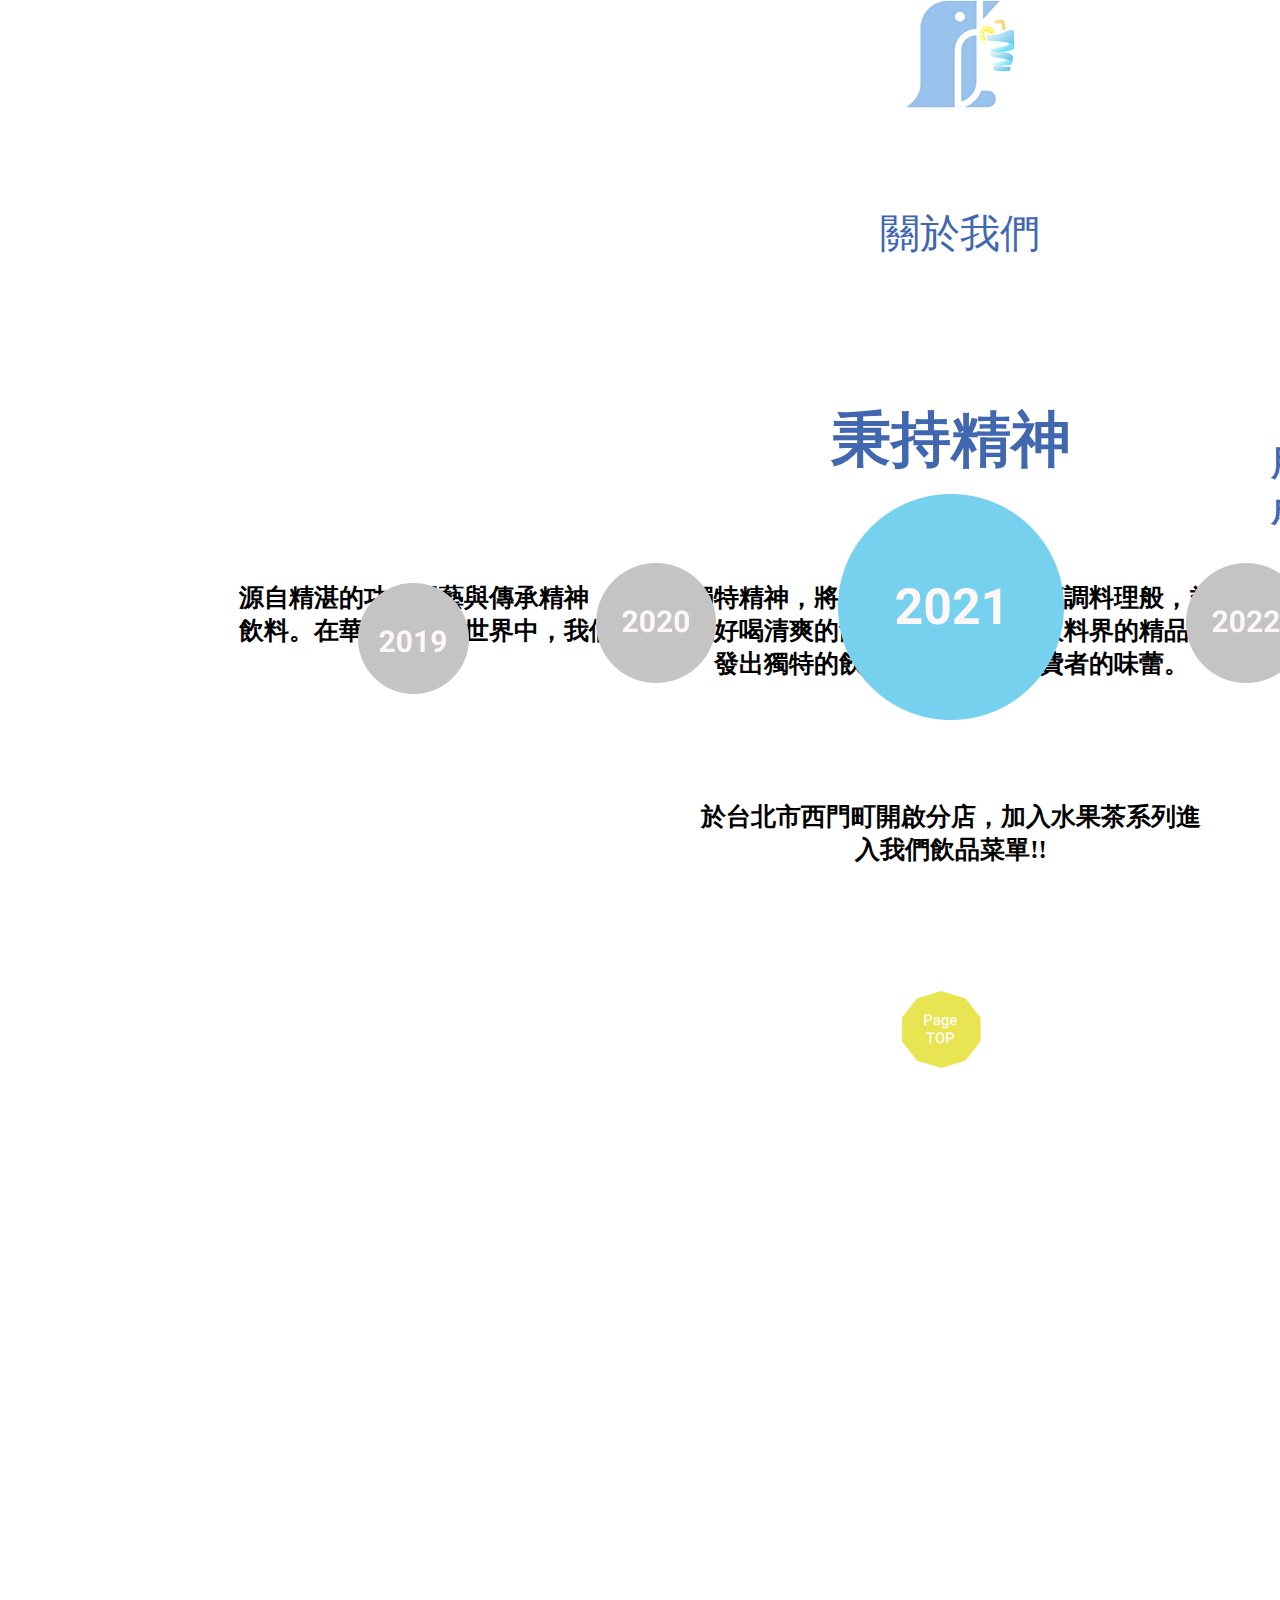
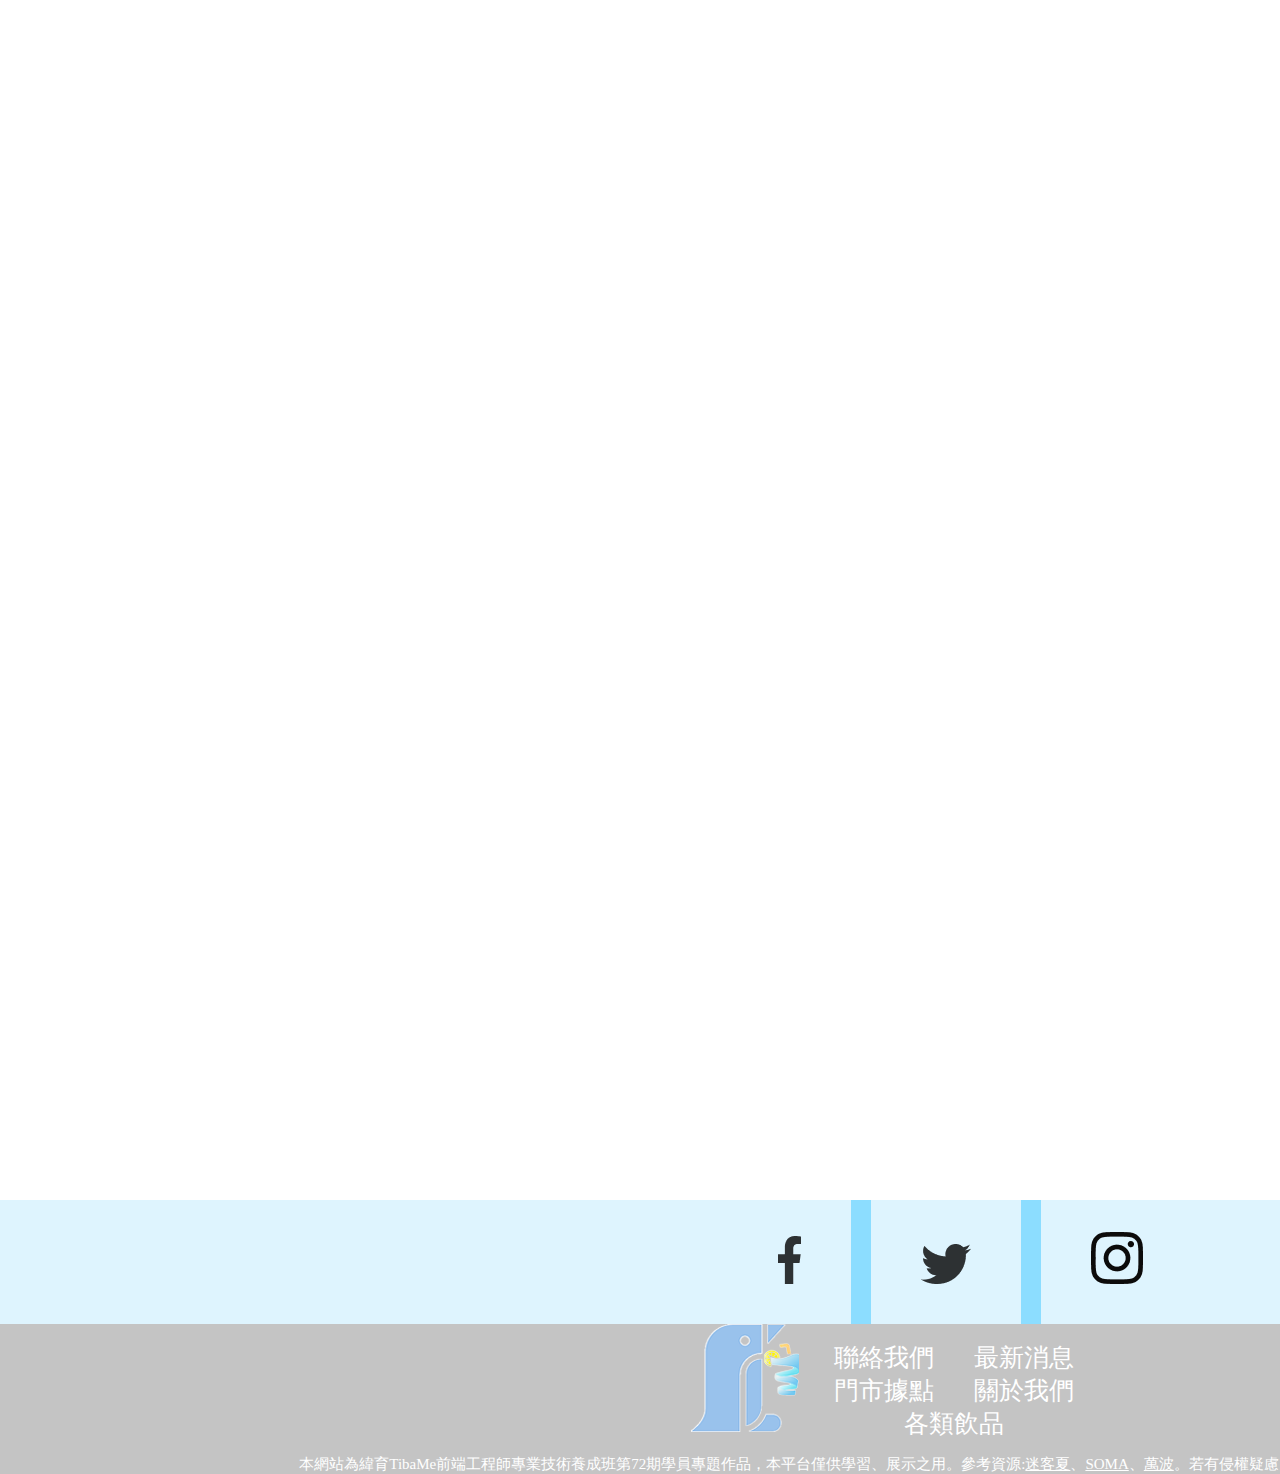
==== aboutus.html @ c200993b "新增" ====
<!DOCTYPE html>
<html lang="zh-Hant" dir="ltr">
  <head>
    <meta charset="utf-8">
    <title></title>
    <link rel="stylesheet" href="./css/header.css">
    <link rel="stylesheet" href="./css/footer.css">
    <link rel="stylesheet" href="./css/asidebackground.css">
    <link rel="stylesheet" href="./css/aboutus.css">
  </head>
  <body>
    <header class="header">
      <div class="logo">
        <a href="./index.html" class="logo_img">
          <img class="logo_img" src=".\image\LOGO108.png" alt="">
        </a>
      </div>
      <nav class="nav">
        <ul class="link_list">
          <li><a href="./aboutus.html" class="aboutus">關於我們</a></li>
          <li><a href="./contact.html" class="drinks">各類飲品</a></li>
          <li><a href="./allnews.html" class="news">最新消息</a></li>
          <li><a href="./location.html" class="location">門市據點 </a></li>
          <li><a href="./contact.html" class="contact">聯絡我們</a></li>
        </ul>
      </nav>
      <p class="title">關於我們</p>
    </header>
    <aside class="left_background">
      <div class="left_background"></div>
    </aside>
    <main class="main">

      <img class="shake" src="file:///C:/Users/User/Desktop/TDF104%20WORK/image/background/aboutus2.png" alt="">

      <div class="story">
        <p class="story1">秉持精神</p>
        <p class="story11">源自精湛的功廚工藝與傳承精神，秉持著獨特精神，將製作手搖飲料如同烹調料理般，並傳承手搖精神，以工藝的態度搖出每一杯飲料。在華美的飲料世界中，我們堅持呈現好喝清爽的飲品，自詡為手搖飲料界的精品，不隨波逐流，以創新有趣和文化底蘊，開發出獨特的飲料配方，顛覆消費者的味蕾。</p>
      </div>
      <div class="milk">
      <img class="milk" src="file:///C:/Users/User/Desktop/TDF104%20WORK/image/background/milk.png" alt="">
      </div>

      <div class="aboutuspic2">
        <p>用最好的原料製作最完美的成品獻給您。</p>
        <img class="aboutuspic2" src="file:///C:/Users/User/Desktop/TDF104%20WORK/image/background/aboutuspic2.png" alt="">
      </div>

      <div class="year">
        <div class="year1">
          <img class="2019" src=".\image\background\2019.png" alt="">
        </div>
        <div class="year2">
          <img class="2020" src=".\image\background\2020.png" alt="">
        </div>
        <div class="year3">
          <img class="2021" src=".\image\background\2021.png" alt="">
        </div>
        <div class="year4">
          <img class="2022" src=".\image\background\2022.png" alt="">
        </div>
        <div class="year5">
          <img class="2023" src=".\image\background\2023.png" alt="">
        </div>
      </div>

      <div class="history">
        <p>於台北市西門町開啟分店，加入水果茶系列進入我們飲品菜單!!</p>
      </div>

      <div class="pagetop">
        <a href="#"><img class="pagetop" src=".\image\background\Pagetop.png" alt=""></a>
      </div>

    </main>


    <aside class="right_background">
    </aside>

    <footer>
      <div class="icon">
        <a class="fb" href="#"><img class="fb" src=".\image\icon\fb.png" alt=""></a>
        <img class="block" src=".\image\icon\block.png" alt="">
        <a class="twitter" href="#"><img class="twitter" src=".\image\icon\twitter.png" alt=""></a>
        <img class="block" src=".\image\icon\block.png" alt="">
        <a class="ig" href="#"><img class="ig" src=".\image\icon\ig.png" alt=""></a>
      </div>

      <div class="lastblock">
        <div class="logolast">
        <img class="logo_img" src=".\image\LOGO108.png" alt="">
        </div>

        <div class="last">
          <a href="./contact.html"><p>聯絡我們</p></a>
          <a href="./allnews.html"><p>最新消息</p></a>
          <a href="./location.html"><p>門市據點</p></a>
          <a href="./aboutus.html"><p>關於我們</p></a>
          <a href="./drinks.html"><p>各類飲品</p></a>
        </div>



        <div class="tibame">
          <p>本網站為緯育TibaMe前端工程師專業技術養成班第72期學員專題作品，本平台僅供學習、展示之用。參考資源:<a href="https://www.milkshoptea.com/index.php">迷客夏</a>、<a href="https://soma-drinks.com/">SOMA</a>、<a href="https://wanpotea.com/">萬波</a>。若有侵權疑慮，您可以私訊<a href="https://www.facebook.com/TibaMe/">[緯育TibaMe]</a>，後續會由專人協助處理</p>
        </div>
      </div>
    </footer>
  </body>
</html>
---- css/header.css ----
body{
  width: 1920px;
}
header.header{
  margin: 0 auto;
  height: 900px;
  display: block;
  /* border: 1px solid blue; */
}
header.header>div.logo>a.logo_img{
  display: block;
  width: 108px;
  margin: 0 auto;
}

header.header>div.logo>a>img.logo_img{
  /* border: 1px solid red; */
  padding: 0px;
  margin: 0 auto;
  display: inline-block;
}
div.banner{
  background-image:
}

nav.nav{
  display: flex;
}
nav.nav>ul{
  /* border: 1px solid blue; */
  list-style: none;
  padding: 0;
  margin: 25px auto 0 auto;
  justify-content: space-evenly;

}
nav.nav>ul li{
  display: inline-block;
  margin: 0px auto;
  /* border: 1px solid green; */
  justify-content: space-evenly;
}
nav.nav>ul.link_list>li>a.aboutus{
  /* border : 1px solid purple; */
  font-size: 25px;
  margin: 0 20px;
  color : white;
  text-decoration: none;
}
nav.nav>ul.link_list>li>a.aboutus:hover{
  background-image:url(file:///C:/Users/User/Desktop/TDF104%20WORK/image/icon/green.png);
  background-size: cover;
  color: #0E81D3;
  font-weight: bolder;
}
nav.nav>ul.link_list>li>a.drinks{
  font-size: 25px;
  margin: 0 20px;
  color : white;
  text-decoration: none;
}
nav.nav>ul.link_list>li>a.drinks:hover{
  background-image:url(file:///C:/Users/User/Desktop/TDF104%20WORK/image/icon/green.png);
  background-size: cover;
  color: #0E81D3;
  font-weight: bolder;
}
nav.nav>ul.link_list>li>a.news{
  font-size: 25px;
  margin: 0 20px;
  color : white;
  text-decoration: none;
}
nav.nav>ul.link_list>li>a.news:hover{
  background-image:url(file:///C:/Users/User/Desktop/TDF104%20WORK/image/icon/green.png);
  background-size: cover;
  color: #0E81D3;
  font-weight: bolder;
}
nav.nav>ul.link_list>li>a.location{
  font-size: 25px;
  margin: 0 20px;
  color : white;
  text-decoration: none;
}
nav.nav>ul.link_list>li>a.location:hover{
  background-image:url(file:///C:/Users/User/Desktop/TDF104%20WORK/image/icon/green.png);
  background-size: cover;
  color: #0E81D3;
  font-weight: bolder;
}
nav.nav>ul.link_list>li>a.contact{
  font-size: 25px;
  margin: 0 20px;
  color : white;
  text-decoration: none;
}
nav.nav>ul.link_list>li>a.contact:hover{
  background-image:url(file:///C:/Users/User/Desktop/TDF104%20WORK/image/icon/green.png);
  background-size: cover;
  color: #0E81D3;
  font-weight: bolder;
}
header.header{
  background-image: url("file:///C:/Users/User/Desktop/TDF104%20WORK/image/background.png");
  /* border: 1px solid purple; */
  background-size: cover;
}
---- css/footer.css ----
footer div.icon{
  border: 1px green;
  text-align: center;
  background-color: #DEF4FE;

}

footer div.icon img.fb{
  margin: 0 50px;
  margin-bottom: 40px;
  position: relative;
  /* left:30px; */
}
footer div.icon img.twitter{
  margin: 0 50px;
  margin-bottom: 40px;
  position: relative;
  /* left:30px; */
}
footer div.icon img.ig{
  margin: 0 50px;
  margin-bottom: 40px;
  position: relative;
  /* left:30px; */
}
footer div.icon img.block{
  position: relative;
  /* left:30px; */
}
footer div.lastblock{
  height: 150px;
  background-color: #C4C4C4;
  text-align: center;
}
footer div.last{
  display: inline-block;
  width: 350px;
  margin-left: 0px;
  position: relative;
  right:100px;
}
footer div.last a p{
  display: inline-block;
  font-size: 25px;
  color: white;
  margin: 0 20px;
}
footer div.tibame p,div.tibame p a{
  text-align: center;
  font-size: 15px;
  color: white;
}
footer div.logolast img.logo_img{
  display: inline-block;
  width: 108px;
}
footer div.logolast{
  text-align: center;
  display: inline-block;
  width: 108px;
  margin-right: 80px;

}
---- css/asidebackground.css ----
aside.left_background{
  width:231px;
  height: 2550px;
  /* border: 1px solid red; */
  display: inline-block;
  margin: 0;
  background-image: url("file:///C:/Users/User/Desktop/TDF104%20WORK/image/background/left.png");
  background-repeat: no-repeat;
  background-size: cover;
}

aside.right_background{
  width:231px;
  height: 2550px;
  /* border: 1px solid red; */
  display: inline-block;
  margin: 0;
  background-image: url("file:///C:/Users/User/Desktop/TDF104%20WORK/image/background/right.png");
  background-repeat: no-repeat;
  background-size: cover;
}
---- css/aboutus.css ----
@import "./header.css";
@import "./asidebackground.css";
@import "./footer.css";
*{
  box-sizing: border-box;
}
body{
  margin: 0;
}
*{
  font-size: 0;
}
main.main{
  display: inline-block;
  /* border : 1px solid blue; */
  width: 1440px;
  height: 2500px;
  vertical-align: top;
  margin: 0;
}
aside.right_background,aside.left_background{
  height: 2500px;
}
header.header{
  height: 300px;
  background-image: url(file:///C:/Users/User/Desktop/TDF104%20WORK/image/background/soma.jpg);
}
header.header p.title{
  font-size: 40px;
  color: #4167B1;
  text-align: center;
}
main.main img.shake{
position: relative;
right: 50px;
height: 600px;
}

main.main div.story p{
  font-size: 25px;
  text-align: center;
  font-weight: bolder;
  margin-top: 100px;
}
main.main div.story p.story1{
  font-size: 60px;
  color :#4167B1;
  text-align: center;
}
main.main div.milk{
  text-align: right;
  position: relative;
  bottom: 480px;
  left: 100px;
  opacity: 0.5;
}
main.main div.aboutuspic2{
  margin: 0;
  position: relative;
  bottom: 500px;
  left:100px;
  text-align: right;
}
main.main div.aboutuspic2 img.aboutuspic2{
  height: 600px;
}
main.main div.aboutuspic2{
  display: block;
}
main.main div.aboutuspic2 p{
  font-size: 35px;
  display: inline-block;
  font-weight: bolder;
  color: #4167B1;
  vertical-align: top;
  position: relative;
  top:200px;
  text-align: left;
  right: 50px;
  /* border: 1px solid red; */
  width: 450px;
}
main.main div.year{
  /* border: 1px solid red; */
  margin: 0;
  display: flex;
  justify-content: space-evenly;
  align-items: center;
  position: relative;
  bottom:350px;
  background-image: url(file:///C:/Users/User/Desktop/TDF104%20WORK/image/background/Line.png);
  background-repeat: no-repeat;
  background-position:center;
}
main.main div.year div.year1,div.year5{
  /* border: 1px solid red; */
  position: relative;
  top: 10px;
}
main.main div.year div.year2,div.year4{
  /* border: 1px solid red; */
  position: relative;
  bottom: 10px;
}
main.main div.year div.year3{
  /* border: 1px solid red; */
  position: relative;
  bottom: 25px;
}
main.main div.history{
  /* border: 1px solid red; */
  position: relative;
  text-align: center;
  bottom:320px;

}
main.main div.history p{
  /* border: 1px solid red; */
  font-size: 25px;
  width:500px;
  text-align: center;
  display: inline-block;
  font-weight: bolder;
}
main.main div.pagetop {
  text-align: center;
  /* border: 1px solid red; */
  position: relative;
  right: 10px;
  bottom: 220px;
}
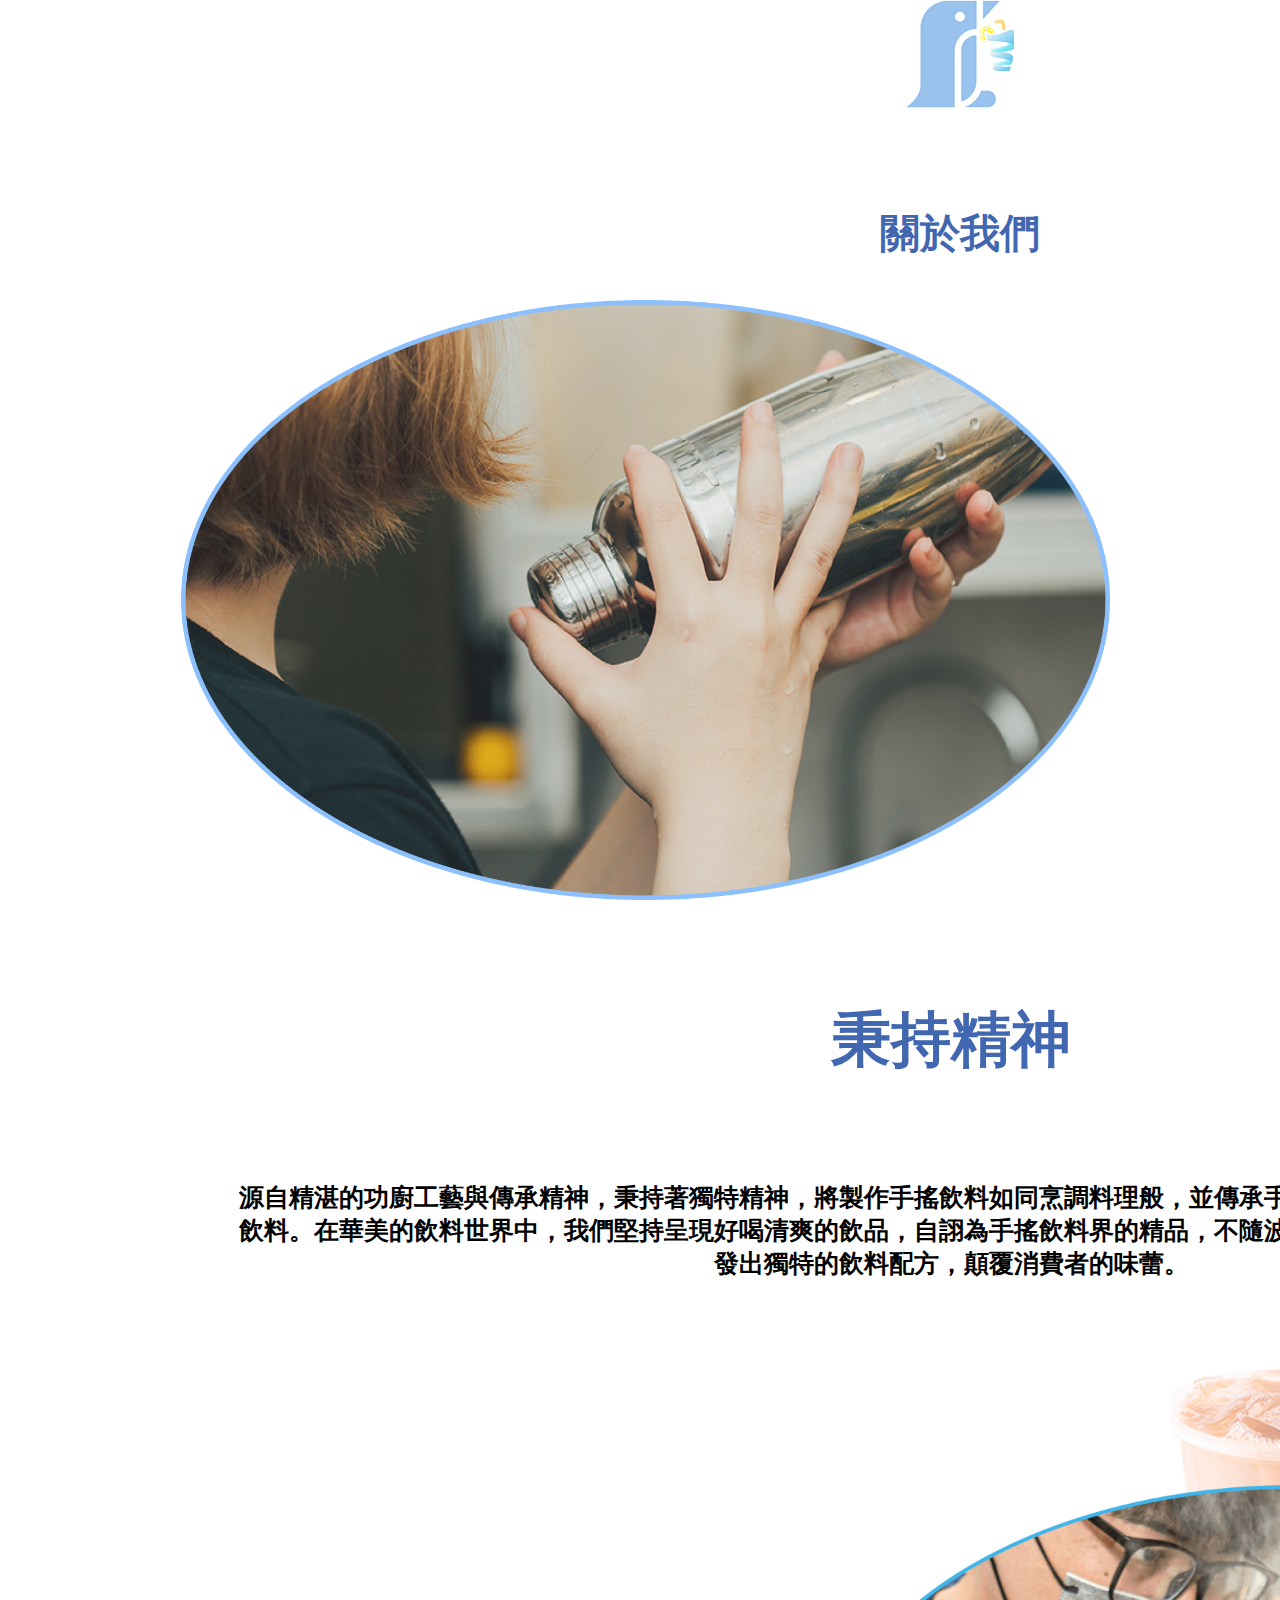
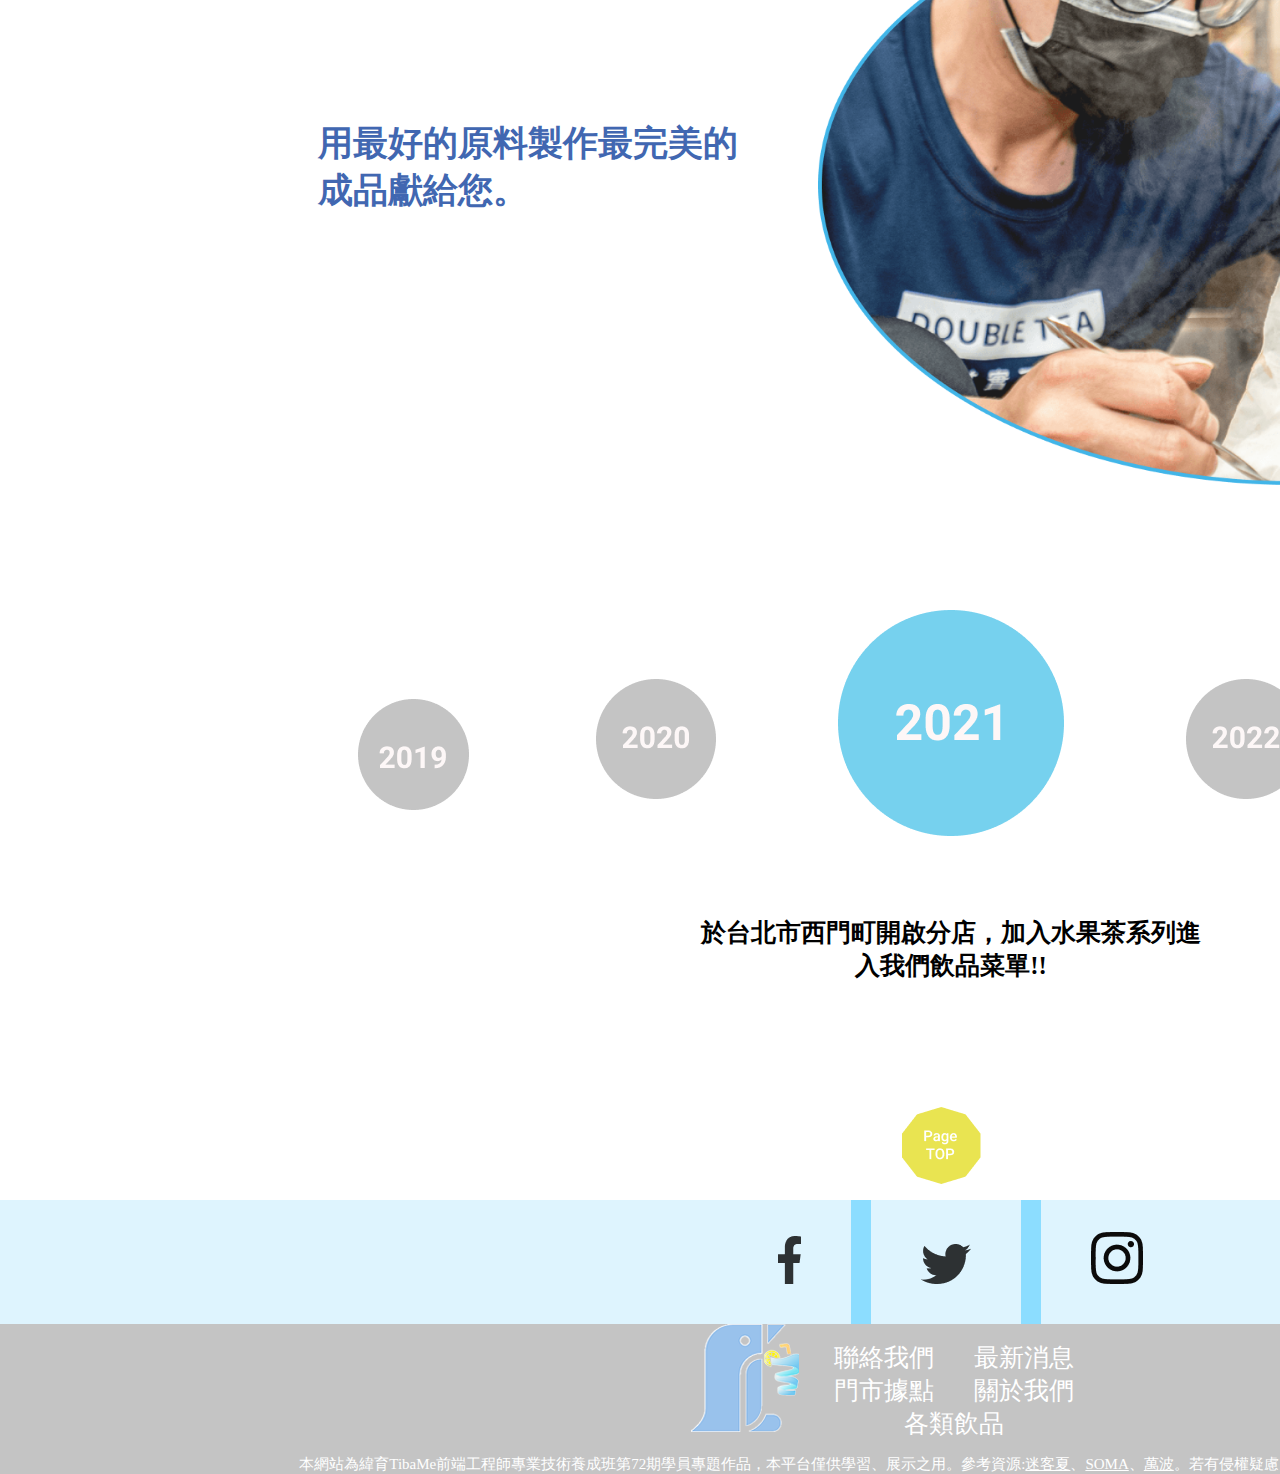
==== commit 830dfec6: "CSS調整" ====
--- a/aboutus.html
+++ b/aboutus.html
@@ -31,19 +31,19 @@
     </aside>
     <main class="main">
 
-      <img class="shake" src="file:///C:/Users/User/Desktop/TDF104%20WORK/image/background/aboutus2.png" alt="">
+      <img class="shake" src=".\image\background\aboutus2.png" alt="">
 
       <div class="story">
         <p class="story1">秉持精神</p>
         <p class="story11">源自精湛的功廚工藝與傳承精神，秉持著獨特精神，將製作手搖飲料如同烹調料理般，並傳承手搖精神，以工藝的態度搖出每一杯飲料。在華美的飲料世界中，我們堅持呈現好喝清爽的飲品，自詡為手搖飲料界的精品，不隨波逐流，以創新有趣和文化底蘊，開發出獨特的飲料配方，顛覆消費者的味蕾。</p>
       </div>
       <div class="milk">
-      <img class="milk" src="file:///C:/Users/User/Desktop/TDF104%20WORK/image/background/milk.png" alt="">
+      <img class="milk" src=".\image\background\milk.png" alt="">
       </div>
 
       <div class="aboutuspic2">
         <p>用最好的原料製作最完美的成品獻給您。</p>
-        <img class="aboutuspic2" src="file:///C:/Users/User/Desktop/TDF104%20WORK/image/background/aboutuspic2.png" alt="">
+        <img class="aboutuspic2" src=".\image\background\aboutuspic2.png" alt="">
       </div>
 
       <div class="year">
--- a/css/header.css
+++ b/css/header.css
@@ -19,8 +19,10 @@
   margin: 0 auto;
   display: inline-block;
 }
-div.banner{
-  background-image:
+header.header{
+  height: 900px;
+  width: 1920px;
+  /* border: 1px solid red; */
 }
 
 nav.nav{
@@ -39,6 +41,7 @@
   margin: 0px auto;
   /* border: 1px solid green; */
   justify-content: space-evenly;
+  font-weight: bolder;
 }
 nav.nav>ul.link_list>li>a.aboutus{
   /* border : 1px solid purple; */
@@ -48,9 +51,9 @@
   text-decoration: none;
 }
 nav.nav>ul.link_list>li>a.aboutus:hover{
-  background-image:url(file:///C:/Users/User/Desktop/TDF104%20WORK/image/icon/green.png);
+  background-image:url("file:///D:/TDF104-WORK/image/icon/green.png");
   background-size: cover;
-  color: #0E81D3;
+  /* color: #0E81D3; */
   font-weight: bolder;
 }
 nav.nav>ul.link_list>li>a.drinks{
@@ -60,9 +63,9 @@
   text-decoration: none;
 }
 nav.nav>ul.link_list>li>a.drinks:hover{
-  background-image:url(file:///C:/Users/User/Desktop/TDF104%20WORK/image/icon/green.png);
+  background-image:url("file:///D:/TDF104-WORK/image/icon/green.png");
   background-size: cover;
-  color: #0E81D3;
+  /* color: #0E81D3; */
   font-weight: bolder;
 }
 nav.nav>ul.link_list>li>a.news{
@@ -72,9 +75,9 @@
   text-decoration: none;
 }
 nav.nav>ul.link_list>li>a.news:hover{
-  background-image:url(file:///C:/Users/User/Desktop/TDF104%20WORK/image/icon/green.png);
+  background-image:url("file:///D:/TDF104-WORK/image/icon/green.png");
   background-size: cover;
-  color: #0E81D3;
+  /* color: #0E81D3; */
   font-weight: bolder;
 }
 nav.nav>ul.link_list>li>a.location{
@@ -84,9 +87,9 @@
   text-decoration: none;
 }
 nav.nav>ul.link_list>li>a.location:hover{
-  background-image:url(file:///C:/Users/User/Desktop/TDF104%20WORK/image/icon/green.png);
+  background-image:url("file:///D:/TDF104-WORK/image/icon/green.png");
   background-size: cover;
-  color: #0E81D3;
+  /* color: #0E81D3; */
   font-weight: bolder;
 }
 nav.nav>ul.link_list>li>a.contact{
@@ -96,13 +99,16 @@
   text-decoration: none;
 }
 nav.nav>ul.link_list>li>a.contact:hover{
-  background-image:url(file:///C:/Users/User/Desktop/TDF104%20WORK/image/icon/green.png);
+  background-image:url("file:///D:/TDF104-WORK/image/icon/green.png");
   background-size: cover;
-  color: #0E81D3;
+  /* color: #0E81D3; */
   font-weight: bolder;
 }
 header.header{
-  background-image: url("file:///C:/Users/User/Desktop/TDF104%20WORK/image/background.png");
+  background-image: url("file:///D:/TDF104-WORK/image/background/banner.jpg");
   /* border: 1px solid purple; */
   background-size: cover;
 }
+header.header p.title {
+  font-weight: bolder;
+}
--- a/css/asidebackground.css
+++ b/css/asidebackground.css
@@ -4,7 +4,7 @@
   /* border: 1px solid red; */
   display: inline-block;
   margin: 0;
-  background-image: url("file:///C:/Users/User/Desktop/TDF104%20WORK/image/background/left.png");
+  background-image: url("file:///D:/TDF104-WORK/image/background/left.png");
   background-repeat: no-repeat;
   background-size: cover;
 }
@@ -15,7 +15,7 @@
   /* border: 1px solid red; */
   display: inline-block;
   margin: 0;
-  background-image: url("file:///C:/Users/User/Desktop/TDF104%20WORK/image/background/right.png");
+  background-image: url("file:///D:/TDF104-WORK/image/background/right.png");
   background-repeat: no-repeat;
   background-size: cover;
 }
--- a/css/aboutus.css
+++ b/css/aboutus.css
@@ -23,7 +23,7 @@
 }
 header.header{
   height: 300px;
-  background-image: url(file:///C:/Users/User/Desktop/TDF104%20WORK/image/background/soma.jpg);
+  background-image: url("file:///D:/TDF104-WORK/image/background/SOMA1.jpg");
 }
 header.header p.title{
   font-size: 40px;
@@ -88,7 +88,7 @@
   align-items: center;
   position: relative;
   bottom:350px;
-  background-image: url(file:///C:/Users/User/Desktop/TDF104%20WORK/image/background/Line.png);
+  background-image: url("file:///D:/TDF104-WORK/image/background/Line.png");
   background-repeat: no-repeat;
   background-position:center;
 }
